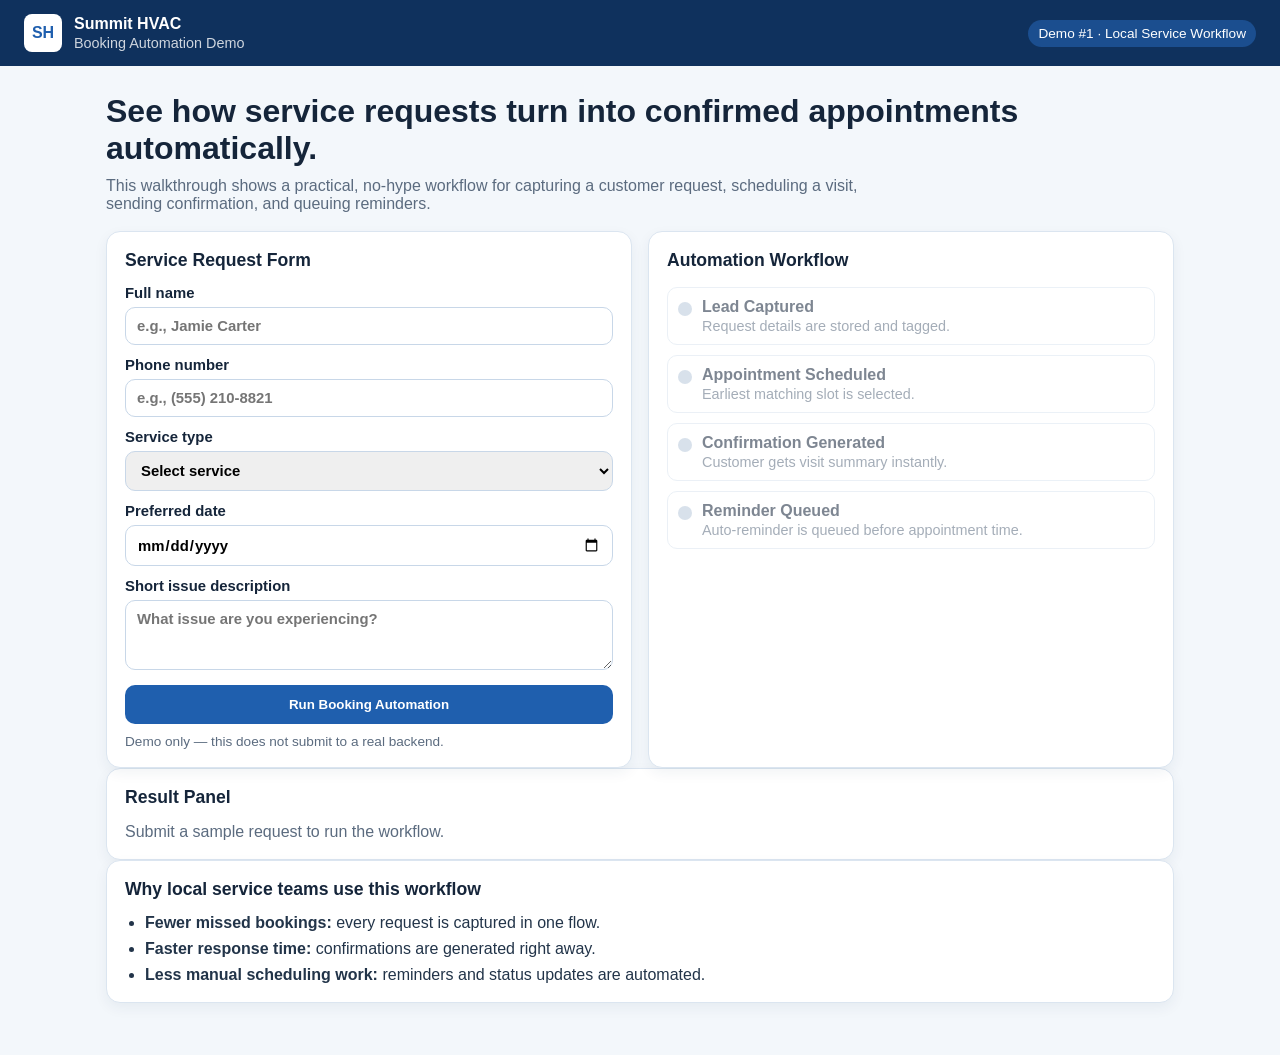
==== automation-agency-office/demos/hvac_booking_demo/index.html @ 8ed18ff8 "Merge pull request #1 from BeyondDrewTV/codex/create-automation-agency-office-project-structure Add " ====
<!doctype html>
<html lang="en">
  <head>
    <meta charset="UTF-8" />
    <meta name="viewport" content="width=device-width, initial-scale=1.0" />
    <title>Summit HVAC Booking Automation Demo</title>
    <link rel="stylesheet" href="style.css" />
  </head>
  <body>
    <header class="topbar">
      <div class="brand-wrap">
        <div class="brand-mark" aria-hidden="true">SH</div>
        <div>
          <p class="brand-name">Summit HVAC</p>
          <p class="brand-tag">Booking Automation Demo</p>
        </div>
      </div>
      <span class="demo-pill">Demo #1 · Local Service Workflow</span>
    </header>

    <main class="container">
      <section class="hero">
        <h1>See how service requests turn into confirmed appointments automatically.</h1>
        <p>
          This walkthrough shows a practical, no-hype workflow for capturing a customer request,
          scheduling a visit, sending confirmation, and queuing reminders.
        </p>
      </section>

      <section class="grid">
        <article class="panel">
          <h2>Service Request Form</h2>
          <form id="bookingForm" novalidate>
            <label>
              Full name
              <input type="text" id="fullName" required placeholder="e.g., Jamie Carter" />
            </label>

            <label>
              Phone number
              <input type="tel" id="phone" required placeholder="e.g., (555) 210-8821" />
            </label>

            <label>
              Service type
              <select id="serviceType" required>
                <option value="">Select service</option>
                <option>AC Repair</option>
                <option>Heating Repair</option>
                <option>Seasonal Tune-Up</option>
                <option>New System Estimate</option>
              </select>
            </label>

            <label>
              Preferred date
              <input type="date" id="preferredDate" required />
            </label>

            <label>
              Short issue description
              <textarea id="issue" rows="3" required placeholder="What issue are you experiencing?"></textarea>
            </label>

            <button type="submit" id="submitBtn">Run Booking Automation</button>
            <p class="hint">Demo only — this does not submit to a real backend.</p>
          </form>
        </article>

        <article class="panel">
          <h2>Automation Workflow</h2>
          <ol class="workflow" id="workflowList">
            <li data-step="captured">
              <span class="dot"></span>
              <div><strong>Lead Captured</strong><p>Request details are stored and tagged.</p></div>
            </li>
            <li data-step="scheduled">
              <span class="dot"></span>
              <div><strong>Appointment Scheduled</strong><p>Earliest matching slot is selected.</p></div>
            </li>
            <li data-step="confirmed">
              <span class="dot"></span>
              <div><strong>Confirmation Generated</strong><p>Customer gets visit summary instantly.</p></div>
            </li>
            <li data-step="reminder">
              <span class="dot"></span>
              <div><strong>Reminder Queued</strong><p>Auto-reminder is queued before appointment time.</p></div>
            </li>
          </ol>
        </article>
      </section>

      <section class="panel result-panel" id="resultPanel" aria-live="polite">
        <h2>Result Panel</h2>
        <p class="result-empty">Submit a sample request to run the workflow.</p>
        <div class="confirmation-card hidden" id="confirmationCard"></div>
      </section>

      <section class="value-strip panel">
        <h2>Why local service teams use this workflow</h2>
        <ul>
          <li><strong>Fewer missed bookings:</strong> every request is captured in one flow.</li>
          <li><strong>Faster response time:</strong> confirmations are generated right away.</li>
          <li><strong>Less manual scheduling work:</strong> reminders and status updates are automated.</li>
        </ul>
      </section>
    </main>

    <script src="script.js"></script>
  </body>
</html>
---- automation-agency-office/demos/hvac_booking_demo/style.css ----
:root {
  --bg: #f3f7fb;
  --panel: #ffffff;
  --text: #15253a;
  --muted: #5b6b7f;
  --line: #dbe5f0;
  --brand: #1f5fae;
  --brand-dark: #164a88;
  --ok: #1e9158;
  --ok-soft: #e6f6ee;
}

* { box-sizing: border-box; }
body {
  margin: 0;
  font-family: Inter, Segoe UI, Roboto, Arial, sans-serif;
  background: var(--bg);
  color: var(--text);
}

.topbar {
  background: #0f315d;
  color: #fff;
  padding: 14px 24px;
  display: flex;
  justify-content: space-between;
  align-items: center;
}

.brand-wrap { display: flex; align-items: center; gap: 12px; }
.brand-mark {
  width: 38px;
  height: 38px;
  border-radius: 8px;
  background: #fff;
  color: var(--brand);
  display: grid;
  place-items: center;
  font-weight: 800;
}
.brand-name { margin: 0; font-weight: 700; }
.brand-tag { margin: 2px 0 0; opacity: 0.8; font-size: 0.9rem; }
.demo-pill { font-size: 0.85rem; background: #1b4e8f; padding: 6px 10px; border-radius: 999px; }

.container { max-width: 1100px; margin: 24px auto; padding: 0 16px 28px; }
.hero h1 { margin-bottom: 10px; font-size: clamp(1.4rem, 2.8vw, 2rem); }
.hero p { margin: 0 0 18px; color: var(--muted); max-width: 780px; }

.grid { display: grid; grid-template-columns: 1fr 1fr; gap: 16px; }
.panel {
  background: var(--panel);
  border: 1px solid var(--line);
  border-radius: 14px;
  padding: 18px;
  box-shadow: 0 5px 14px rgba(19, 49, 91, 0.06);
}

h2 { margin-top: 0; font-size: 1.1rem; }
label { display: block; margin-bottom: 12px; font-weight: 600; font-size: 0.93rem; }
input, select, textarea {
  width: 100%; margin-top: 6px; border: 1px solid #c8d7e8; border-radius: 10px;
  padding: 10px 11px; font: inherit;
}
button {
  width: 100%; border: 0; border-radius: 10px; padding: 12px;
  color: #fff; background: var(--brand); font-weight: 700; cursor: pointer;
}
button:hover { background: var(--brand-dark); }
.hint { margin: 10px 0 0; color: var(--muted); font-size: 0.85rem; }

.workflow { list-style: none; margin: 0; padding: 0; display: grid; gap: 10px; }
.workflow li {
  display: flex; gap: 10px; align-items: flex-start;
  border: 1px solid var(--line); border-radius: 10px; padding: 10px;
  opacity: 0.55; transform: translateY(2px); transition: all .28s ease;
}
.workflow li strong { display: block; margin-bottom: 2px; }
.workflow li p { margin: 0; color: var(--muted); font-size: 0.9rem; }
.dot { width: 14px; height: 14px; border-radius: 50%; margin-top: 4px; background: #b9c9dc; }
.workflow li.active { opacity: 1; transform: translateY(0); border-color: #9fc2e8; }
.workflow li.active .dot { background: var(--brand); }
.workflow li.done { background: var(--ok-soft); border-color: #bce8d1; }
.workflow li.done .dot { background: var(--ok); }

.result-empty { color: var(--muted); margin: 0; }
.confirmation-card {
  margin-top: 8px; border: 1px solid #bce8d1; background: #f1fbf6;
  border-radius: 12px; padding: 14px;
}
.confirmation-card h3 { margin: 0 0 8px; color: #136a40; }
.confirmation-card p { margin: 4px 0; }
.hidden { display: none; }

.value-strip ul { margin: 0; padding-left: 20px; display: grid; gap: 8px; }
.value-strip li { color: #223449; }

@media (max-width: 860px) {
  .grid { grid-template-columns: 1fr; }
  .topbar { gap: 10px; flex-wrap: wrap; }
}
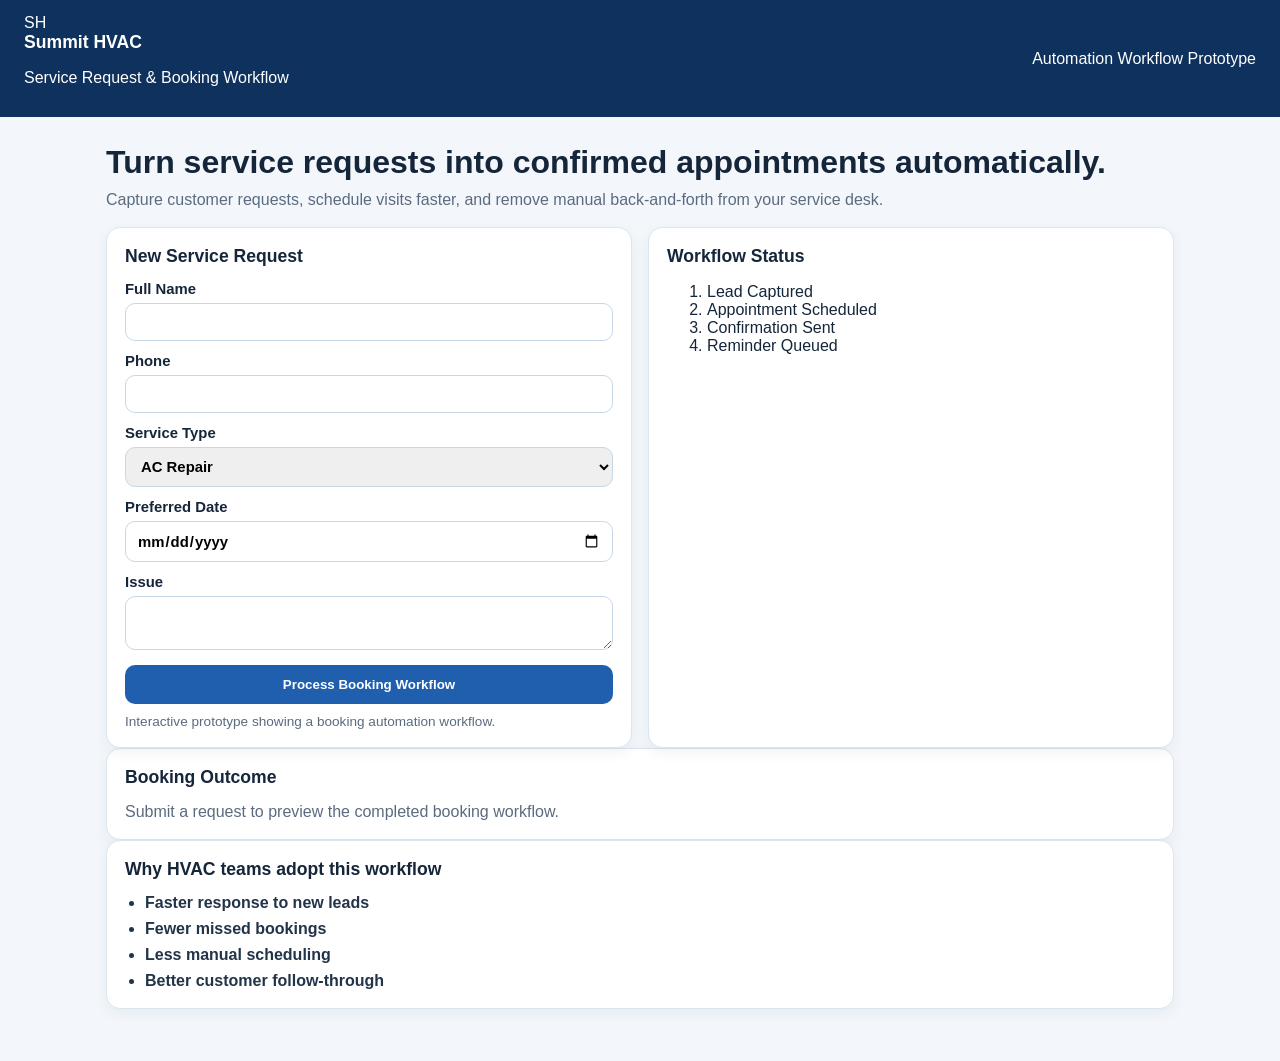
==== commit e93f76e3: "fix: brand all demo titles/banners, scrub README credentials, fix follow-up sign-off/subject tags, a" ====
--- a/automation-agency-office/demos/hvac_booking_demo/index.html
+++ b/automation-agency-office/demos/hvac_booking_demo/index.html
@@ -1,111 +1,132 @@
-<!doctype html>
+<!DOCTYPE html>
 <html lang="en">
-  <head>
-    <meta charset="UTF-8" />
-    <meta name="viewport" content="width=device-width, initial-scale=1.0" />
-    <title>Summit HVAC Booking Automation Demo</title>
-    <link rel="stylesheet" href="style.css" />
-  </head>
-  <body>
-    <header class="topbar">
-      <div class="brand-wrap">
-        <div class="brand-mark" aria-hidden="true">SH</div>
-        <div>
-          <p class="brand-name">Summit HVAC</p>
-          <p class="brand-tag">Booking Automation Demo</p>
-        </div>
-      </div>
-      <span class="demo-pill">Demo #1 · Local Service Workflow</span>
-    </header>
+<head>
+<meta charset="UTF-8">
+<meta name="viewport" content="width=device-width, initial-scale=1.0">
+<title>Copperline — HVAC Booking Demo</title>
+<link rel="stylesheet" href="style.css">
+</head>
 
-    <main class="container">
-      <section class="hero">
-        <h1>See how service requests turn into confirmed appointments automatically.</h1>
-        <p>
-          This walkthrough shows a practical, no-hype workflow for capturing a customer request,
-          scheduling a visit, sending confirmation, and queuing reminders.
-        </p>
-      </section>
+<body>
 
-      <section class="grid">
-        <article class="panel">
-          <h2>Service Request Form</h2>
-          <form id="bookingForm" novalidate>
-            <label>
-              Full name
-              <input type="text" id="fullName" required placeholder="e.g., Jamie Carter" />
-            </label>
+<header class="topbar">
+<div class="brand">
+<div class="logo">SH</div>
+<div>
+<h2>Summit HVAC</h2>
+<p class="tag">Service Request & Booking Workflow</p>
+</div>
+</div>
 
-            <label>
-              Phone number
-              <input type="tel" id="phone" required placeholder="e.g., (555) 210-8821" />
-            </label>
+<span class="badge">Automation Workflow Prototype</span>
+</header>
 
-            <label>
-              Service type
-              <select id="serviceType" required>
-                <option value="">Select service</option>
-                <option>AC Repair</option>
-                <option>Heating Repair</option>
-                <option>Seasonal Tune-Up</option>
-                <option>New System Estimate</option>
-              </select>
-            </label>
+<main class="container">
 
-            <label>
-              Preferred date
-              <input type="date" id="preferredDate" required />
-            </label>
+<section class="hero">
+<h1>Turn service requests into confirmed appointments automatically.</h1>
 
-            <label>
-              Short issue description
-              <textarea id="issue" rows="3" required placeholder="What issue are you experiencing?"></textarea>
-            </label>
+<p>
+Capture customer requests, schedule visits faster, and remove manual
+back-and-forth from your service desk.
+</p>
+</section>
 
-            <button type="submit" id="submitBtn">Run Booking Automation</button>
-            <p class="hint">Demo only — this does not submit to a real backend.</p>
-          </form>
-        </article>
+<section class="grid">
 
-        <article class="panel">
-          <h2>Automation Workflow</h2>
-          <ol class="workflow" id="workflowList">
-            <li data-step="captured">
-              <span class="dot"></span>
-              <div><strong>Lead Captured</strong><p>Request details are stored and tagged.</p></div>
-            </li>
-            <li data-step="scheduled">
-              <span class="dot"></span>
-              <div><strong>Appointment Scheduled</strong><p>Earliest matching slot is selected.</p></div>
-            </li>
-            <li data-step="confirmed">
-              <span class="dot"></span>
-              <div><strong>Confirmation Generated</strong><p>Customer gets visit summary instantly.</p></div>
-            </li>
-            <li data-step="reminder">
-              <span class="dot"></span>
-              <div><strong>Reminder Queued</strong><p>Auto-reminder is queued before appointment time.</p></div>
-            </li>
-          </ol>
-        </article>
-      </section>
+<div class="panel">
 
-      <section class="panel result-panel" id="resultPanel" aria-live="polite">
-        <h2>Result Panel</h2>
-        <p class="result-empty">Submit a sample request to run the workflow.</p>
-        <div class="confirmation-card hidden" id="confirmationCard"></div>
-      </section>
+<h2>New Service Request</h2>
 
-      <section class="value-strip panel">
-        <h2>Why local service teams use this workflow</h2>
-        <ul>
-          <li><strong>Fewer missed bookings:</strong> every request is captured in one flow.</li>
-          <li><strong>Faster response time:</strong> confirmations are generated right away.</li>
-          <li><strong>Less manual scheduling work:</strong> reminders and status updates are automated.</li>
-        </ul>
-      </section>
-    </main>
+<form id="bookingForm">
 
-    <script src="script.js"></script>
-  </body>
-</html>
+<label>
+Full Name
+<input id="fullName" required>
+</label>
+
+<label>
+Phone
+<input id="phone" required>
+</label>
+
+<label>
+Service Type
+<select id="serviceType">
+<option>AC Repair</option>
+<option>Heating Repair</option>
+<option>Seasonal Tune-Up</option>
+<option>New System Estimate</option>
+</select>
+</label>
+
+<label>
+Preferred Date
+<input type="date" id="preferredDate">
+</label>
+
+<label>
+Issue
+<textarea id="issue"></textarea>
+</label>
+
+<button id="submitBtn">Process Booking Workflow</button>
+
+<p class="hint">
+Interactive prototype showing a booking automation workflow.
+</p>
+
+</form>
+
+</div>
+
+<div class="panel">
+
+<h2>Workflow Status</h2>
+
+<ol id="workflowList">
+
+<li>Lead Captured</li>
+<li>Appointment Scheduled</li>
+<li>Confirmation Sent</li>
+<li>Reminder Queued</li>
+
+</ol>
+
+</div>
+
+</section>
+
+<section class="panel result-panel">
+
+<h2>Booking Outcome</h2>
+
+<p class="result-empty">
+Submit a request to preview the completed booking workflow.
+</p>
+
+<div id="confirmationCard"></div>
+
+</section>
+
+<section class="panel value-strip">
+
+<h2>Why HVAC teams adopt this workflow</h2>
+
+<ul>
+
+<li><strong>Faster response to new leads</strong></li>
+<li><strong>Fewer missed bookings</strong></li>
+<li><strong>Less manual scheduling</strong></li>
+<li><strong>Better customer follow-through</strong></li>
+
+</ul>
+
+</section>
+
+</main>
+
+<script src="script.js"></script>
+
+</body>
+</html>
